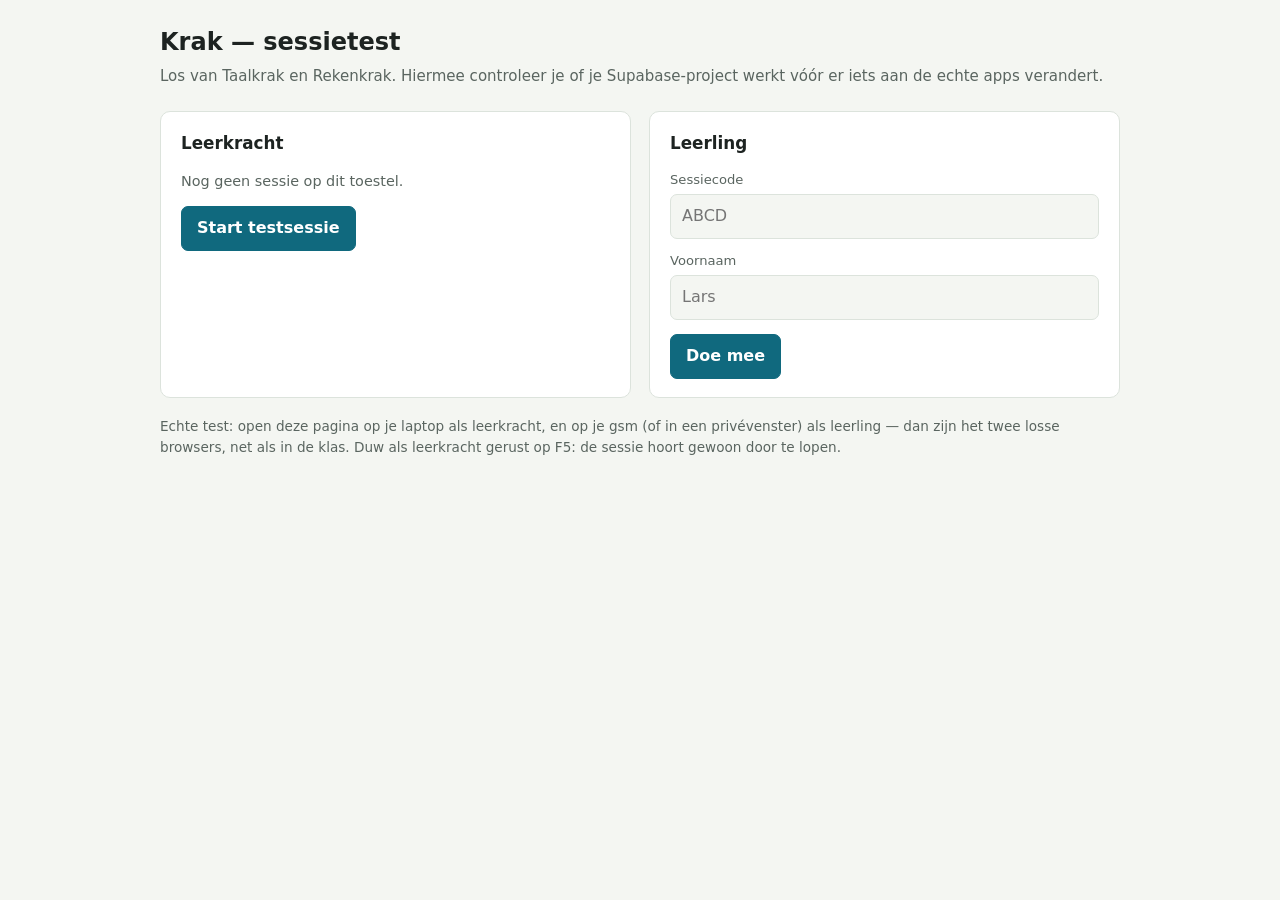
==== krak-test.html @ 159dd2ba "LiveSessions" ====
<!doctype html>
<html lang="nl">
<head>
<meta charset="utf-8">
<meta name="viewport" content="width=device-width, initial-scale=1">
<meta name="robots" content="noindex">
<title>Krak — sessietest</title>
<style>
  :root{
    --grond:#f4f6f2; --vlak:#fff; --inkt:#1d2321; --zacht:#5a6560;
    --lijn:#dce3dc; --accent:#10697e; --accent-vlak:#e2eff2;
    --goed:#37703a; --fout:#a33b2a;
  }
  @media (prefers-color-scheme:dark){
    :root{ --grond:#131816; --vlak:#1b2220; --inkt:#e7ede9; --zacht:#9aa8a2;
           --lijn:#2c3733; --accent:#5cbcd2; --accent-vlak:#14313a;
           --goed:#7fc17d; --fout:#e08a76; }
  }
  *{box-sizing:border-box}
  body{ margin:0; padding:24px 18px 64px; background:var(--grond); color:var(--inkt);
        font:16px/1.55 system-ui,-apple-system,"Segoe UI",sans-serif; }
  .wrap{ max-width:960px; margin:0 auto; }
  h1{ font-size:1.5rem; margin:0 0 4px; }
  .sub{ color:var(--zacht); margin:0 0 22px; font-size:.94rem; }
  .rooster{ display:grid; grid-template-columns:1fr; gap:18px; }
  @media (min-width:820px){ .rooster{ grid-template-columns:1fr 1fr; } }
  .kaart{ background:var(--vlak); border:1px solid var(--lijn); border-radius:10px; padding:18px 20px; }
  .kaart h2{ font-size:1.05rem; margin:0 0 14px; }
  label{ display:block; font-size:.82rem; color:var(--zacht); margin:12px 0 4px; }
  input{ width:100%; padding:9px 11px; font:inherit; color:inherit;
         background:var(--grond); border:1px solid var(--lijn); border-radius:7px; }
  button{ font:inherit; font-weight:600; padding:9px 15px; border-radius:7px; cursor:pointer;
          border:1px solid var(--accent); background:var(--accent); color:#fff; }
  button.stil{ background:transparent; color:var(--accent); }
  button:disabled{ opacity:.42; cursor:not-allowed; }
  .knoppen{ display:flex; flex-wrap:wrap; gap:8px; margin-top:14px; }
  .code{ font-family:ui-monospace,Menlo,Consolas,monospace; font-size:2rem; font-weight:700;
         letter-spacing:.16em; color:var(--accent); background:var(--accent-vlak);
         padding:10px 16px; border-radius:8px; display:inline-block; margin:6px 0; }
  table{ border-collapse:collapse; width:100%; margin-top:14px; font-size:.94rem; }
  th,td{ text-align:left; padding:7px 10px 7px 0; border-bottom:1px solid var(--lijn); }
  th{ font-size:.74rem; text-transform:uppercase; letter-spacing:.08em; color:var(--zacht); }
  td.num{ font-variant-numeric:tabular-nums; }
  .melding{ margin-top:14px; padding:10px 13px; border-radius:7px; font-size:.9rem;
            border:1px solid var(--lijn); background:var(--grond); }
  .melding.goed{ color:var(--goed); border-color:currentColor; }
  .melding.fout{ color:var(--fout); border-color:currentColor; }
  .leeg{ color:var(--zacht); font-size:.9rem; margin-top:14px; }
  .vink{ color:var(--goed); font-weight:700; }
  .tip{ font-size:.85rem; color:var(--zacht); margin-top:18px; }
  code{ font-family:ui-monospace,Menlo,Consolas,monospace; font-size:.88em; }
</style>
</head>
<body>
<div class="wrap">
  <h1>Krak — sessietest</h1>
  <p class="sub">Los van Taalkrak en Rekenkrak. Hiermee controleer je of je Supabase-project werkt vóór er iets aan de echte apps verandert.</p>

  <div id="configFout" class="melding fout" style="display:none"></div>

  <div class="rooster">
    <div class="kaart">
      <h2>Leerkracht</h2>
      <div id="jufLeeg">
        <p class="leeg">Nog geen sessie op dit toestel.</p>
        <div class="knoppen"><button id="btnStart">Start testsessie</button></div>
      </div>
      <div id="jufActief" style="display:none">
        <div>Sessiecode</div>
        <div class="code" id="uitCode">····</div>
        <div id="uitStatus" class="leeg"></div>
        <table id="tabel" style="display:none">
          <thead><tr><th>Naam</th><th>Juist</th><th>Gemaakt</th><th>Klaar</th></tr></thead>
          <tbody id="rijen"></tbody>
        </table>
        <p class="leeg" id="nogNiemand">Nog niemand aangesloten.</p>
        <div class="knoppen">
          <button id="btnStop">Beëindig sessie</button>
          <button id="btnVergeet" class="stil">Vergeet op dit toestel</button>
        </div>
      </div>
    </div>

    <div class="kaart">
      <h2>Leerling</h2>
      <div id="lrlUit">
        <label for="inCode">Sessiecode</label>
        <input id="inCode" maxlength="4" autocapitalize="characters" placeholder="ABCD">
        <label for="inNaam">Voornaam</label>
        <input id="inNaam" maxlength="30" placeholder="Lars">
        <div class="knoppen"><button id="btnJoin">Doe mee</button></div>
      </div>
      <div id="lrlIn" style="display:none">
        <p id="lrlWie"></p>
        <p class="leeg">Stand: <span id="lrlStand" class="num">0 / 0</span></p>
        <div class="knoppen">
          <button id="btnJuist">Juist antwoord</button>
          <button id="btnFout" class="stil">Fout antwoord</button>
          <button id="btnKlaar" class="stil">Klaar</button>
        </div>
        <div class="knoppen"><button id="btnWeg" class="stil">Verlaat</button></div>
      </div>
      <div id="lrlMelding"></div>
    </div>
  </div>

  <p class="tip">Echte test: open deze pagina op je laptop als leerkracht, en op je gsm (of in een privévenster) als leerling — dan zijn het twee losse browsers, net als in de klas. Duw als leerkracht gerust op F5: de sessie hoort gewoon door te lopen.</p>
</div>

<script src="krak-config.js"></script>
<script src="krak-sessie.js"></script>
<script>
(function(){
  "use strict";
  var $ = function(id){ return document.getElementById(id); };
  var juist = 0, totaal = 0, stopVolgen = null;

  if(!KrakSessie.ingesteld()){
    var m = $("configFout");
    m.style.display = "block";
    m.textContent = "krak-config.js is nog niet ingevuld. Zet je Project URL en anon public sleutel erin en laad deze pagina opnieuw.";
    Array.prototype.forEach.call(document.querySelectorAll("button"), function(b){ b.disabled = true; });
    return;
  }

  /* ---------- leerkracht ---------- */

  function toonJuf(){
    var s = KrakSessie.lopendeSessie();
    $("jufLeeg").style.display   = s ? "none"  : "block";
    $("jufActief").style.display = s ? "block" : "none";
    if(!s){ if(stopVolgen){ stopVolgen(); stopVolgen = null; } return; }
    $("uitCode").textContent = s.code;
    if(!stopVolgen){
      $("uitStatus").textContent = "Verbinden…";
      stopVolgen = KrakSessie.volg(tekenStand, tekenJufFout, 2000);
    }
  }

  function tekenStand(st){
    $("uitStatus").textContent = st.actief
      ? "Sessie loopt · " + st.leerlingen.length + " leerling" + (st.leerlingen.length===1?"":"en")
      : "Sessie beëindigd · eindstand hieronder";
    $("nogNiemand").style.display = st.leerlingen.length ? "none" : "block";
    $("tabel").style.display      = st.leerlingen.length ? "table" : "none";
    var tb = $("rijen");
    tb.innerHTML = "";
    st.leerlingen.forEach(function(l){
      var tr = document.createElement("tr");
      [l.voornaam, String(l.juist), String(l.totaal), l.klaar ? "✓" : "—"].forEach(function(t, i){
        var td = document.createElement("td");
        if(i) td.className = "num";
        if(i===3 && l.klaar) td.className += " vink";
        td.textContent = t;
        tr.appendChild(td);
      });
      tb.appendChild(tr);
    });
    $("btnStop").disabled = !st.actief;
  }

  function tekenJufFout(f){
    $("uitStatus").textContent = "Even geen verbinding (" + f.message + ") — blijft opnieuw proberen.";
  }

  $("btnStart").onclick = function(){
    this.disabled = true;
    KrakSessie.start("taalkrak", "Sessietest")
      .then(toonJuf)
      .catch(function(f){ alert("Starten lukte niet: " + f.message); })
      .then(function(){ $("btnStart").disabled = false; });
  };
  $("btnStop").onclick    = function(){ KrakSessie.beeindig(); };
  $("btnVergeet").onclick = function(){ KrakSessie.vergeetSessie(); toonJuf(); };

  /* ---------- leerling ---------- */

  function melding(tekst, soort){
    $("lrlMelding").innerHTML = tekst
      ? '<div class="melding ' + (soort||"") + '">' + tekst + "</div>" : "";
  }

  function toonLeerling(){
    var code = ($("inCode").value || KrakSessie.codeUitHash() || "").toUpperCase();
    var d = code ? KrakSessie.deelname(code) : null;
    $("lrlUit").style.display = d ? "none"  : "block";
    $("lrlIn").style.display  = d ? "block" : "none";
    if(d){
      $("lrlWie").textContent = d.voornaam + " zit in sessie " + d.code + ".";
      $("lrlStand").textContent = juist + " / " + totaal;
    }
  }

  $("btnJoin").onclick = function(){
    var code = ($("inCode").value||"").trim().toUpperCase();
    var naam = ($("inNaam").value||"").trim();
    melding("");
    KrakSessie.join(code, naam).then(function(){
      juist = 0; totaal = 0;
      /* code in de adresbalk zetten, zodat verversen niets kost —
         in de echte app zit ze al in de link van de QR-code */
      try{ location.hash = "ls=" + code; }catch(e){}
      melding("Aangesloten.", "goed");
      toonLeerling();
    }).catch(function(f){
      melding(f.message === "sessie_niet_gevonden" ? "Die sessiecode bestaat niet of is al beëindigd."
            : f.message === "ongeldige_voornaam"   ? "Vul een voornaam in."
            : "Aansluiten lukte niet: " + f.message, "fout");
    });
  };

  function antwoord(goed){
    totaal++; if(goed) juist++;
    $("lrlStand").textContent = juist + " / " + totaal;
    KrakSessie.meld(juist, totaal, false);
    KrakSessie.loopt().then(function(loopt){
      if(!loopt) melding("De leerkracht heeft de sessie beëindigd.", "fout");
    });
  }
  $("btnJuist").onclick = function(){ antwoord(true); };
  $("btnFout").onclick  = function(){ antwoord(false); };
  $("btnKlaar").onclick = function(){
    KrakSessie.meld(juist, totaal, true).then(function(gelukt){
      melding(gelukt === false ? "Kon niet doorsturen — loopt de sessie nog?" : "Eindstand doorgestuurd.",
              gelukt === false ? "fout" : "goed");
    });
  };
  $("btnWeg").onclick = function(){
    var code = ($("inCode").value||"").trim().toUpperCase();
    KrakSessie.verlaat(code); juist = 0; totaal = 0; melding(""); toonLeerling();
  };

  /* ---------- start ---------- */

  var uitLink = KrakSessie.codeUitHash();
  if(uitLink) $("inCode").value = uitLink;
  toonJuf();
  toonLeerling();
})();
</script>
</body>
</html>
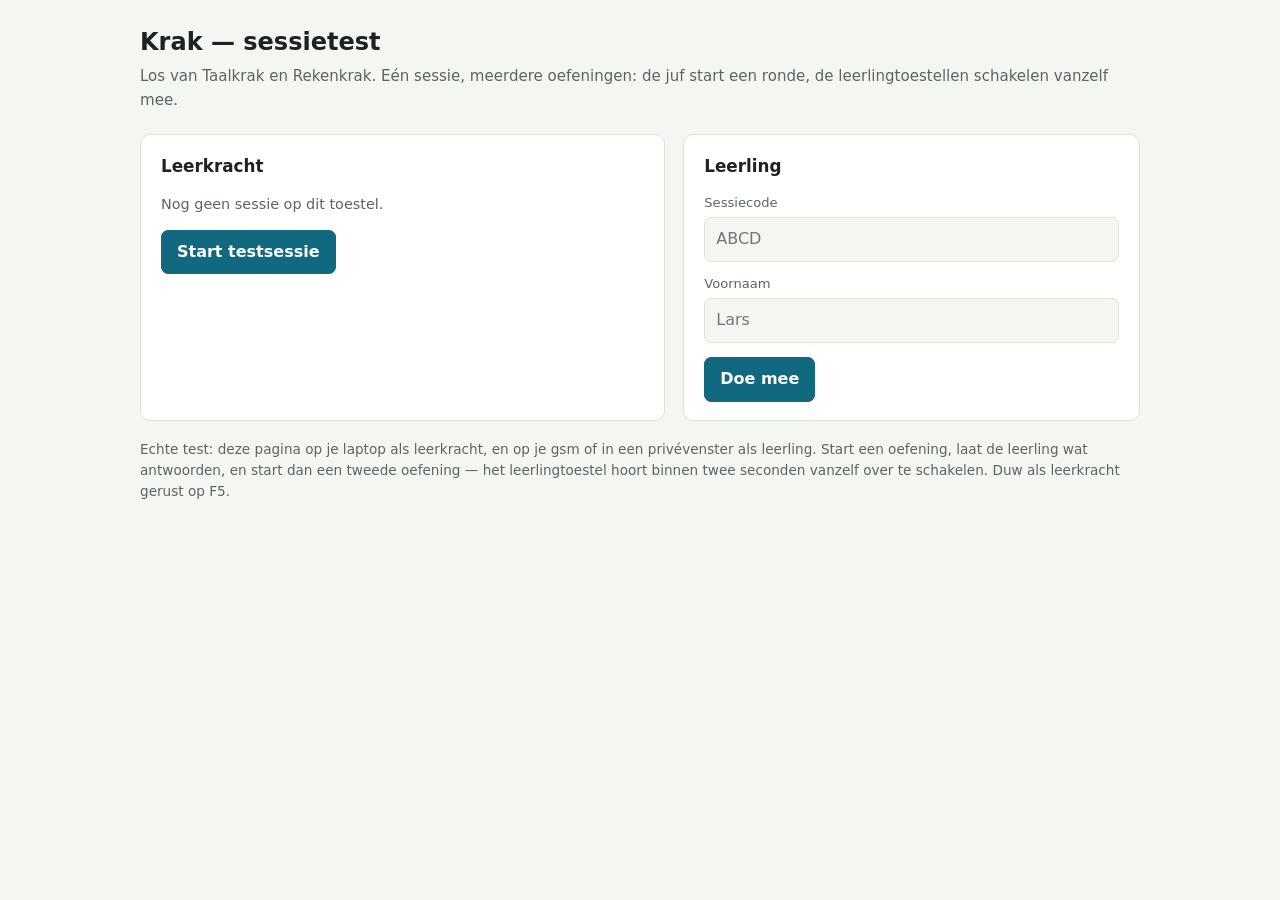
==== commit 538b0724: "Add files via upload" ====
--- a/krak-test.html
+++ b/krak-test.html
@@ -19,16 +19,17 @@
   *{box-sizing:border-box}
   body{ margin:0; padding:24px 18px 64px; background:var(--grond); color:var(--inkt);
         font:16px/1.55 system-ui,-apple-system,"Segoe UI",sans-serif; }
-  .wrap{ max-width:960px; margin:0 auto; }
+  .wrap{ max-width:1000px; margin:0 auto; }
   h1{ font-size:1.5rem; margin:0 0 4px; }
   .sub{ color:var(--zacht); margin:0 0 22px; font-size:.94rem; }
   .rooster{ display:grid; grid-template-columns:1fr; gap:18px; }
-  @media (min-width:820px){ .rooster{ grid-template-columns:1fr 1fr; } }
+  @media (min-width:860px){ .rooster{ grid-template-columns:1.15fr 1fr; } }
   .kaart{ background:var(--vlak); border:1px solid var(--lijn); border-radius:10px; padding:18px 20px; }
   .kaart h2{ font-size:1.05rem; margin:0 0 14px; }
   label{ display:block; font-size:.82rem; color:var(--zacht); margin:12px 0 4px; }
   input{ width:100%; padding:9px 11px; font:inherit; color:inherit;
          background:var(--grond); border:1px solid var(--lijn); border-radius:7px; }
+  input.mono{ font-family:ui-monospace,Menlo,Consolas,monospace; font-size:.86rem; }
   button{ font:inherit; font-weight:600; padding:9px 15px; border-radius:7px; cursor:pointer;
           border:1px solid var(--accent); background:var(--accent); color:#fff; }
   button.stil{ background:transparent; color:var(--accent); }
@@ -37,24 +38,31 @@
   .code{ font-family:ui-monospace,Menlo,Consolas,monospace; font-size:2rem; font-weight:700;
          letter-spacing:.16em; color:var(--accent); background:var(--accent-vlak);
          padding:10px 16px; border-radius:8px; display:inline-block; margin:6px 0; }
-  table{ border-collapse:collapse; width:100%; margin-top:14px; font-size:.94rem; }
-  th,td{ text-align:left; padding:7px 10px 7px 0; border-bottom:1px solid var(--lijn); }
-  th{ font-size:.74rem; text-transform:uppercase; letter-spacing:.08em; color:var(--zacht); }
+  table{ border-collapse:collapse; width:100%; margin-top:10px; font-size:.94rem; }
+  th,td{ text-align:left; padding:6px 10px 6px 0; border-bottom:1px solid var(--lijn); }
+  th{ font-size:.72rem; text-transform:uppercase; letter-spacing:.08em; color:var(--zacht); }
   td.num{ font-variant-numeric:tabular-nums; }
   .melding{ margin-top:14px; padding:10px 13px; border-radius:7px; font-size:.9rem;
             border:1px solid var(--lijn); background:var(--grond); }
   .melding.goed{ color:var(--goed); border-color:currentColor; }
   .melding.fout{ color:var(--fout); border-color:currentColor; }
-  .leeg{ color:var(--zacht); font-size:.9rem; margin-top:14px; }
+  .leeg{ color:var(--zacht); font-size:.9rem; margin-top:12px; }
   .vink{ color:var(--goed); font-weight:700; }
   .tip{ font-size:.85rem; color:var(--zacht); margin-top:18px; }
-  code{ font-family:ui-monospace,Menlo,Consolas,monospace; font-size:.88em; }
+  .rondekop{ display:flex; align-items:baseline; gap:10px; margin-top:18px; }
+  .rondekop h3{ font-size:.98rem; margin:0; }
+  .cfg{ font-family:ui-monospace,Menlo,Consolas,monospace; font-size:.76rem; color:var(--zacht);
+        overflow-wrap:anywhere; }
+  details{ margin-top:14px; border-top:1px solid var(--lijn); padding-top:10px; }
+  summary{ cursor:pointer; font-size:.9rem; color:var(--zacht); }
+  .wacht{ text-align:center; padding:22px 10px; }
+  .wacht .groot{ font-size:1.6rem; margin-bottom:6px; }
 </style>
 </head>
 <body>
 <div class="wrap">
   <h1>Krak — sessietest</h1>
-  <p class="sub">Los van Taalkrak en Rekenkrak. Hiermee controleer je of je Supabase-project werkt vóór er iets aan de echte apps verandert.</p>
+  <p class="sub">Los van Taalkrak en Rekenkrak. Eén sessie, meerdere oefeningen: de juf start een ronde, de leerlingtoestellen schakelen vanzelf mee.</p>
 
   <div id="configFout" class="melding fout" style="display:none"></div>
 
@@ -69,15 +77,16 @@
         <div>Sessiecode</div>
         <div class="code" id="uitCode">····</div>
         <div id="uitStatus" class="leeg"></div>
-        <table id="tabel" style="display:none">
-          <thead><tr><th>Naam</th><th>Juist</th><th>Gemaakt</th><th>Klaar</th></tr></thead>
-          <tbody id="rijen"></tbody>
-        </table>
-        <p class="leeg" id="nogNiemand">Nog niemand aangesloten.</p>
+
+        <label for="inCfg">Instellingen voor de volgende oefening</label>
+        <input id="inCfg" class="mono" value="#g=1&amp;th=hak&amp;v=dictee&amp;n=10&amp;t=0&amp;m=s">
         <div class="knoppen">
-          <button id="btnStop">Beëindig sessie</button>
+          <button id="btnRonde">Start oefening</button>
+          <button id="btnStop" class="stil">Beëindig sessie</button>
           <button id="btnVergeet" class="stil">Vergeet op dit toestel</button>
         </div>
+
+        <div id="rondes"></div>
       </div>
     </div>
 
@@ -91,20 +100,31 @@
         <div class="knoppen"><button id="btnJoin">Doe mee</button></div>
       </div>
       <div id="lrlIn" style="display:none">
-        <p id="lrlWie"></p>
-        <p class="leeg">Stand: <span id="lrlStand" class="num">0 / 0</span></p>
-        <div class="knoppen">
-          <button id="btnJuist">Juist antwoord</button>
-          <button id="btnFout" class="stil">Fout antwoord</button>
-          <button id="btnKlaar" class="stil">Klaar</button>
+        <p id="lrlWie" class="leeg"></p>
+
+        <div id="lrlWacht" class="wacht" style="display:none">
+          <div class="groot">⏳</div>
+          <div id="lrlWachtTekst">Wacht even — de juf zet de oefening klaar.</div>
         </div>
+
+        <div id="lrlBezig" style="display:none">
+          <div class="rondekop"><h3 id="lrlRonde">Oefening 1</h3></div>
+          <div class="cfg" id="lrlCfg"></div>
+          <p class="leeg">Stand: <span id="lrlStand" class="num">0 / 0</span></p>
+          <div class="knoppen">
+            <button id="btnJuist">Juist antwoord</button>
+            <button id="btnFout" class="stil">Fout antwoord</button>
+            <button id="btnKlaar" class="stil">Klaar</button>
+          </div>
+        </div>
+
         <div class="knoppen"><button id="btnWeg" class="stil">Verlaat</button></div>
       </div>
       <div id="lrlMelding"></div>
     </div>
   </div>
 
-  <p class="tip">Echte test: open deze pagina op je laptop als leerkracht, en op je gsm (of in een privévenster) als leerling — dan zijn het twee losse browsers, net als in de klas. Duw als leerkracht gerust op F5: de sessie hoort gewoon door te lopen.</p>
+  <p class="tip">Echte test: deze pagina op je laptop als leerkracht, en op je gsm of in een privévenster als leerling. Start een oefening, laat de leerling wat antwoorden, en start dan een tweede oefening — het leerlingtoestel hoort binnen twee seconden vanzelf over te schakelen. Duw als leerkracht gerust op F5.</p>
 </div>
 
 <script src="krak-config.js"></script>
@@ -113,14 +133,22 @@
 (function(){
   "use strict";
   var $ = function(id){ return document.getElementById(id); };
-  var juist = 0, totaal = 0, stopVolgen = null;
+  var juist = 0, totaal = 0, mijnRonde = 0;
+  var stopVolgen = null, stopOpdracht = null;
 
   if(!KrakSessie.ingesteld()){
     var m = $("configFout");
     m.style.display = "block";
-    m.textContent = "krak-config.js is nog niet ingevuld. Zet je Project URL en anon public sleutel erin en laad deze pagina opnieuw.";
+    m.textContent = "krak-config.js is nog niet ingevuld. Zet je Project URL en publieke sleutel erin en laad deze pagina opnieuw.";
     Array.prototype.forEach.call(document.querySelectorAll("button"), function(b){ b.disabled = true; });
     return;
+  }
+
+  function el(tag, cls, txt){
+    var e = document.createElement(tag);
+    if(cls) e.className = cls;
+    if(txt != null) e.textContent = txt;
+    return e;
   }
 
   /* ---------- leerkracht ---------- */
@@ -137,26 +165,57 @@
     }
   }
 
-  function tekenStand(st){
-    $("uitStatus").textContent = st.actief
-      ? "Sessie loopt · " + st.leerlingen.length + " leerling" + (st.leerlingen.length===1?"":"en")
-      : "Sessie beëindigd · eindstand hieronder";
-    $("nogNiemand").style.display = st.leerlingen.length ? "none" : "block";
-    $("tabel").style.display      = st.leerlingen.length ? "table" : "none";
-    var tb = $("rijen");
-    tb.innerHTML = "";
-    st.leerlingen.forEach(function(l){
-      var tr = document.createElement("tr");
-      [l.voornaam, String(l.juist), String(l.totaal), l.klaar ? "✓" : "—"].forEach(function(t, i){
-        var td = document.createElement("td");
-        if(i) td.className = "num";
-        if(i===3 && l.klaar) td.className += " vink";
-        td.textContent = t;
-        tr.appendChild(td);
-      });
+  function standTabel(standen){
+    var t = el("table");
+    var thead = el("thead"), trh = el("tr");
+    ["Naam","Juist","Gemaakt","Klaar"].forEach(function(k){ trh.appendChild(el("th", null, k)); });
+    thead.appendChild(trh); t.appendChild(thead);
+    var tb = el("tbody");
+    standen.forEach(function(l){
+      var tr = el("tr");
+      tr.appendChild(el("td", null, l.voornaam));
+      tr.appendChild(el("td", "num", String(l.juist)));
+      tr.appendChild(el("td", "num", String(l.totaal)));
+      tr.appendChild(el("td", l.klaar ? "num vink" : "num", l.klaar ? "✓" : "—"));
       tb.appendChild(tr);
     });
-    $("btnStop").disabled = !st.actief;
+    t.appendChild(tb);
+    return t;
+  }
+
+  function tekenStand(ov){
+    var n = ov.leerlingen.length;
+    $("uitStatus").textContent =
+      (ov.actief ? "Sessie loopt" : "Sessie beëindigd") +
+      " · " + n + " leerling" + (n===1?"":"en") +
+      " · " + (ov.huidige_ronde ? "oefening " + ov.huidige_ronde : "nog geen oefening");
+    $("btnStop").disabled  = !ov.actief;
+    $("btnRonde").disabled = !ov.actief;
+    $("btnRonde").textContent = ov.huidige_ronde ? "Start volgende oefening" : "Start oefening";
+
+    var host = $("rondes");
+    host.innerHTML = "";
+    if(!ov.rondes.length){
+      host.appendChild(el("p", "leeg", "Nog geen oefening gestart."));
+      return;
+    }
+    ov.rondes.forEach(function(r, i){
+      if(i === 0){
+        var kop = el("div", "rondekop");
+        kop.appendChild(el("h3", null, "Oefening " + r.nummer + (ov.actief ? " — loopt nu" : "")));
+        host.appendChild(kop);
+        host.appendChild(el("div", "cfg", r.config));
+        host.appendChild(standTabel(r.standen));
+      } else {
+        var d = el("details");
+        var klaar = r.standen.filter(function(x){ return x.klaar; }).length;
+        d.appendChild(el("summary", null,
+          "Oefening " + r.nummer + " — " + klaar + " van de " + r.standen.length + " afgewerkt"));
+        d.appendChild(el("div", "cfg", r.config));
+        d.appendChild(standTabel(r.standen));
+        host.appendChild(d);
+      }
+    });
   }
 
   function tekenJufFout(f){
@@ -170,6 +229,13 @@
       .catch(function(f){ alert("Starten lukte niet: " + f.message); })
       .then(function(){ $("btnStart").disabled = false; });
   };
+  $("btnRonde").onclick = function(){
+    var cfg = ($("inCfg").value || "").trim();
+    this.disabled = true;
+    KrakSessie.rondeStart(cfg)
+      .catch(function(f){ alert("Oefening starten lukte niet: " + f.message); })
+      .then(function(){ $("btnRonde").disabled = false; });
+  };
   $("btnStop").onclick    = function(){ KrakSessie.beeindig(); };
   $("btnVergeet").onclick = function(){ KrakSessie.vergeetSessie(); toonJuf(); };
 
@@ -181,14 +247,43 @@
   }
 
   function toonLeerling(){
-    var code = ($("inCode").value || KrakSessie.codeUitHash() || "").toUpperCase();
+    var code = (($("inCode").value || "") || KrakSessie.codeUitHash() || "").toUpperCase();
     var d = code ? KrakSessie.deelname(code) : null;
     $("lrlUit").style.display = d ? "none"  : "block";
     $("lrlIn").style.display  = d ? "block" : "none";
-    if(d){
-      $("lrlWie").textContent = d.voornaam + " zit in sessie " + d.code + ".";
-      $("lrlStand").textContent = juist + " / " + totaal;
-    }
+    if(!d){
+      if(stopOpdracht){ stopOpdracht(); stopOpdracht = null; }
+      return;
+    }
+    $("lrlWie").textContent = d.voornaam + " · sessie " + d.code;
+    if(!stopOpdracht) stopOpdracht = KrakSessie.volgOpdracht(nieuweOpdracht, 2000);
+  }
+
+  /* Wordt alleen aangeroepen als er écht iets verandert. */
+  function nieuweOpdracht(st){
+    if(!st.gevonden){ melding("Deze sessie bestaat niet meer.", "fout"); return; }
+    if(!st.actief){
+      $("lrlBezig").style.display = "none";
+      $("lrlWacht").style.display = "block";
+      $("lrlWachtTekst").textContent = "De juf heeft de sessie beëindigd.";
+      melding("De juf heeft de sessie beëindigd.", "fout");
+      return;
+    }
+    melding("");
+    if(!st.nummer){
+      $("lrlBezig").style.display = "none";
+      $("lrlWacht").style.display = "block";
+      $("lrlWachtTekst").textContent = "Wacht even — de juf zet de oefening klaar.";
+      return;
+    }
+    /* nieuwe ronde: teller op nul en beginnen */
+    mijnRonde = st.nummer;
+    juist = 0; totaal = 0;
+    $("lrlWacht").style.display = "none";
+    $("lrlBezig").style.display = "block";
+    $("lrlRonde").textContent = "Oefening " + st.nummer;
+    $("lrlCfg").textContent   = st.config || "";
+    $("lrlStand").textContent = "0 / 0";
   }
 
   $("btnJoin").onclick = function(){
@@ -196,11 +291,8 @@
     var naam = ($("inNaam").value||"").trim();
     melding("");
     KrakSessie.join(code, naam).then(function(){
-      juist = 0; totaal = 0;
-      /* code in de adresbalk zetten, zodat verversen niets kost —
-         in de echte app zit ze al in de link van de QR-code */
+      juist = 0; totaal = 0; mijnRonde = 0;
       try{ location.hash = "ls=" + code; }catch(e){}
-      melding("Aangesloten.", "goed");
       toonLeerling();
     }).catch(function(f){
       melding(f.message === "sessie_niet_gevonden" ? "Die sessiecode bestaat niet of is al beëindigd."
@@ -210,24 +302,26 @@
   };
 
   function antwoord(goed){
+    if(!mijnRonde) return;
     totaal++; if(goed) juist++;
     $("lrlStand").textContent = juist + " / " + totaal;
-    KrakSessie.meld(juist, totaal, false);
-    KrakSessie.loopt().then(function(loopt){
-      if(!loopt) melding("De leerkracht heeft de sessie beëindigd.", "fout");
-    });
+    KrakSessie.meld(mijnRonde, juist, totaal, false);
   }
   $("btnJuist").onclick = function(){ antwoord(true); };
   $("btnFout").onclick  = function(){ antwoord(false); };
   $("btnKlaar").onclick = function(){
-    KrakSessie.meld(juist, totaal, true).then(function(gelukt){
+    if(!mijnRonde) return;
+    KrakSessie.meld(mijnRonde, juist, totaal, true).then(function(gelukt){
       melding(gelukt === false ? "Kon niet doorsturen — loopt de sessie nog?" : "Eindstand doorgestuurd.",
               gelukt === false ? "fout" : "goed");
     });
   };
   $("btnWeg").onclick = function(){
     var code = ($("inCode").value||"").trim().toUpperCase();
-    KrakSessie.verlaat(code); juist = 0; totaal = 0; melding(""); toonLeerling();
+    if(stopOpdracht){ stopOpdracht(); stopOpdracht = null; }
+    KrakSessie.verlaat(code);
+    juist = 0; totaal = 0; mijnRonde = 0;
+    melding(""); toonLeerling();
   };
 
   /* ---------- start ---------- */
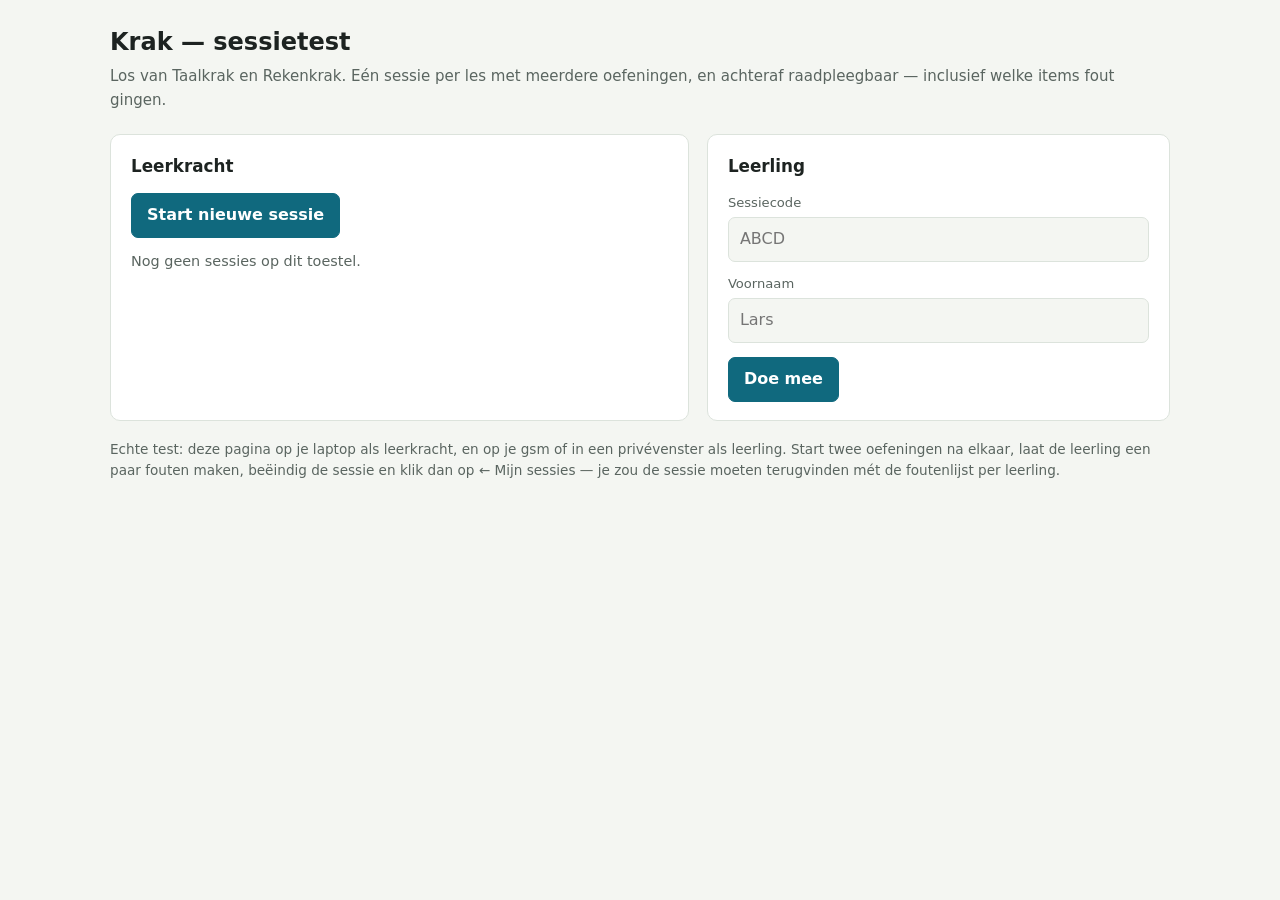
==== commit 9c319d19: "Add files via upload" ====
--- a/krak-test.html
+++ b/krak-test.html
@@ -19,29 +19,32 @@
   *{box-sizing:border-box}
   body{ margin:0; padding:24px 18px 64px; background:var(--grond); color:var(--inkt);
         font:16px/1.55 system-ui,-apple-system,"Segoe UI",sans-serif; }
-  .wrap{ max-width:1000px; margin:0 auto; }
+  .wrap{ max-width:1060px; margin:0 auto; }
   h1{ font-size:1.5rem; margin:0 0 4px; }
   .sub{ color:var(--zacht); margin:0 0 22px; font-size:.94rem; }
   .rooster{ display:grid; grid-template-columns:1fr; gap:18px; }
-  @media (min-width:860px){ .rooster{ grid-template-columns:1.15fr 1fr; } }
+  @media (min-width:880px){ .rooster{ grid-template-columns:1.25fr 1fr; } }
   .kaart{ background:var(--vlak); border:1px solid var(--lijn); border-radius:10px; padding:18px 20px; }
   .kaart h2{ font-size:1.05rem; margin:0 0 14px; }
   label{ display:block; font-size:.82rem; color:var(--zacht); margin:12px 0 4px; }
   input{ width:100%; padding:9px 11px; font:inherit; color:inherit;
          background:var(--grond); border:1px solid var(--lijn); border-radius:7px; }
-  input.mono{ font-family:ui-monospace,Menlo,Consolas,monospace; font-size:.86rem; }
+  input.mono{ font-family:ui-monospace,Menlo,Consolas,monospace; font-size:.84rem; }
   button{ font:inherit; font-weight:600; padding:9px 15px; border-radius:7px; cursor:pointer;
           border:1px solid var(--accent); background:var(--accent); color:#fff; }
   button.stil{ background:transparent; color:var(--accent); }
+  button.klein{ padding:5px 10px; font-size:.85rem; }
   button:disabled{ opacity:.42; cursor:not-allowed; }
   .knoppen{ display:flex; flex-wrap:wrap; gap:8px; margin-top:14px; }
   .code{ font-family:ui-monospace,Menlo,Consolas,monospace; font-size:2rem; font-weight:700;
          letter-spacing:.16em; color:var(--accent); background:var(--accent-vlak);
          padding:10px 16px; border-radius:8px; display:inline-block; margin:6px 0; }
-  table{ border-collapse:collapse; width:100%; margin-top:10px; font-size:.94rem; }
-  th,td{ text-align:left; padding:6px 10px 6px 0; border-bottom:1px solid var(--lijn); }
+  table{ border-collapse:collapse; width:100%; margin-top:10px; font-size:.93rem; }
+  th,td{ text-align:left; padding:6px 10px 6px 0; border-bottom:1px solid var(--lijn);
+         vertical-align:top; }
   th{ font-size:.72rem; text-transform:uppercase; letter-spacing:.08em; color:var(--zacht); }
   td.num{ font-variant-numeric:tabular-nums; }
+  td.fouten{ color:var(--fout); font-size:.86rem; }
   .melding{ margin-top:14px; padding:10px 13px; border-radius:7px; font-size:.9rem;
             border:1px solid var(--lijn); background:var(--grond); }
   .melding.goed{ color:var(--goed); border-color:currentColor; }
@@ -51,39 +54,50 @@
   .tip{ font-size:.85rem; color:var(--zacht); margin-top:18px; }
   .rondekop{ display:flex; align-items:baseline; gap:10px; margin-top:18px; }
   .rondekop h3{ font-size:.98rem; margin:0; }
-  .cfg{ font-family:ui-monospace,Menlo,Consolas,monospace; font-size:.76rem; color:var(--zacht);
+  .cfg{ font-family:ui-monospace,Menlo,Consolas,monospace; font-size:.75rem; color:var(--zacht);
         overflow-wrap:anywhere; }
   details{ margin-top:14px; border-top:1px solid var(--lijn); padding-top:10px; }
   summary{ cursor:pointer; font-size:.9rem; color:var(--zacht); }
   .wacht{ text-align:center; padding:22px 10px; }
   .wacht .groot{ font-size:1.6rem; margin-bottom:6px; }
+  ul.lijst{ list-style:none; padding:0; margin:10px 0 0; }
+  ul.lijst li{ display:flex; align-items:center; gap:10px; justify-content:space-between;
+               padding:9px 0; border-bottom:1px solid var(--lijn); }
+  ul.lijst .wat{ min-width:0; }
+  ul.lijst .titel{ font-weight:600; }
+  ul.lijst .meta{ font-size:.82rem; color:var(--zacht); }
 </style>
 </head>
 <body>
 <div class="wrap">
   <h1>Krak — sessietest</h1>
-  <p class="sub">Los van Taalkrak en Rekenkrak. Eén sessie, meerdere oefeningen: de juf start een ronde, de leerlingtoestellen schakelen vanzelf mee.</p>
+  <p class="sub">Los van Taalkrak en Rekenkrak. Eén sessie per les met meerdere oefeningen, en achteraf raadpleegbaar — inclusief welke items fout gingen.</p>
 
   <div id="configFout" class="melding fout" style="display:none"></div>
 
   <div class="rooster">
     <div class="kaart">
       <h2>Leerkracht</h2>
+
       <div id="jufLeeg">
-        <p class="leeg">Nog geen sessie op dit toestel.</p>
-        <div class="knoppen"><button id="btnStart">Start testsessie</button></div>
+        <div class="knoppen"><button id="btnStart">Start nieuwe sessie</button></div>
+        <div id="archief"></div>
       </div>
+
       <div id="jufActief" style="display:none">
-        <div>Sessiecode</div>
+        <div class="knoppen"><button id="btnTerug" class="stil klein">← Mijn sessies</button></div>
+        <div style="margin-top:10px">Sessiecode</div>
         <div class="code" id="uitCode">····</div>
         <div id="uitStatus" class="leeg"></div>
+
+        <label for="uitLink">Bewaar deze link om er later op eender welk toestel bij te kunnen</label>
+        <input id="uitLink" class="mono" readonly>
 
         <label for="inCfg">Instellingen voor de volgende oefening</label>
         <input id="inCfg" class="mono" value="#g=1&amp;th=hak&amp;v=dictee&amp;n=10&amp;t=0&amp;m=s">
         <div class="knoppen">
           <button id="btnRonde">Start oefening</button>
           <button id="btnStop" class="stil">Beëindig sessie</button>
-          <button id="btnVergeet" class="stil">Vergeet op dit toestel</button>
         </div>
 
         <div id="rondes"></div>
@@ -118,13 +132,13 @@
           </div>
         </div>
 
-        <div class="knoppen"><button id="btnWeg" class="stil">Verlaat</button></div>
+        <div class="knoppen"><button id="btnWeg" class="stil klein">Verlaat</button></div>
       </div>
       <div id="lrlMelding"></div>
     </div>
   </div>
 
-  <p class="tip">Echte test: deze pagina op je laptop als leerkracht, en op je gsm of in een privévenster als leerling. Start een oefening, laat de leerling wat antwoorden, en start dan een tweede oefening — het leerlingtoestel hoort binnen twee seconden vanzelf over te schakelen. Duw als leerkracht gerust op F5.</p>
+  <p class="tip">Echte test: deze pagina op je laptop als leerkracht, en op je gsm of in een privévenster als leerling. Start twee oefeningen na elkaar, laat de leerling een paar fouten maken, beëindig de sessie en klik dan op ← Mijn sessies — je zou de sessie moeten terugvinden mét de foutenlijst per leerling.</p>
 </div>
 
 <script src="krak-config.js"></script>
@@ -133,8 +147,10 @@
 (function(){
   "use strict";
   var $ = function(id){ return document.getElementById(id); };
-  var juist = 0, totaal = 0, mijnRonde = 0;
+  var juist = 0, totaal = 0, mijnRonde = 0, mijnFouten = [];
   var stopVolgen = null, stopOpdracht = null;
+
+  var WOORDEN = ["trein","ijs","fiets","boom","schaap","muur","kabouter","geit"];
 
   if(!KrakSessie.ingesteld()){
     var m = $("configFout");
@@ -150,6 +166,13 @@
     if(txt != null) e.textContent = txt;
     return e;
   }
+  function datumKort(iso){
+    if(!iso) return "";
+    var d = new Date(iso);
+    if(isNaN(d)) return "";
+    return d.toLocaleDateString("nl-BE", {day:"numeric", month:"short"}) + " " +
+           d.toLocaleTimeString("nl-BE", {hour:"2-digit", minute:"2-digit"});
+  }
 
   /* ---------- leerkracht ---------- */
 
@@ -157,18 +180,56 @@
     var s = KrakSessie.lopendeSessie();
     $("jufLeeg").style.display   = s ? "none"  : "block";
     $("jufActief").style.display = s ? "block" : "none";
-    if(!s){ if(stopVolgen){ stopVolgen(); stopVolgen = null; } return; }
+    if(!s){
+      if(stopVolgen){ stopVolgen(); stopVolgen = null; }
+      tekenArchief();
+      return;
+    }
     $("uitCode").textContent = s.code;
+    $("uitLink").value = KrakSessie.beheerLink(location.href, s.beheer) || "";
     if(!stopVolgen){
       $("uitStatus").textContent = "Verbinden…";
       stopVolgen = KrakSessie.volg(tekenStand, tekenJufFout, 2000);
     }
   }
 
+  function tekenArchief(){
+    var host = $("archief");
+    host.innerHTML = "";
+    var lijst = KrakSessie.mijnSessies();
+    if(!lijst.length){
+      host.appendChild(el("p", "leeg", "Nog geen sessies op dit toestel."));
+      return;
+    }
+    host.appendChild(el("p", "leeg", "Mijn sessies — dertig dagen raadpleegbaar"));
+    var ul = el("ul", "lijst");
+    lijst.forEach(function(s){
+      var li = el("li");
+      var wat = el("div", "wat");
+      wat.appendChild(el("div", "titel", s.code + (s.titel ? " · " + s.titel : "")));
+      wat.appendChild(el("div", "meta", datumKort(s.datum)));
+      li.appendChild(wat);
+      var b = el("button", "stil klein", "Bekijk");
+      b.type = "button";
+      b.setAttribute("data-beheer", s.beheer);
+      b.onclick = function(){ KrakSessie.kiesSessie(s.beheer); toonJuf(); };
+      li.appendChild(b);
+      ul.appendChild(li);
+    });
+    host.appendChild(ul);
+  }
+
+  function foutenTekst(fouten){
+    if(!fouten || !fouten.length) return "";
+    return fouten.map(function(f){
+      return f.a ? (f.v + " → " + f.a) : f.v;
+    }).join(", ");
+  }
+
   function standTabel(standen){
     var t = el("table");
     var thead = el("thead"), trh = el("tr");
-    ["Naam","Juist","Gemaakt","Klaar"].forEach(function(k){ trh.appendChild(el("th", null, k)); });
+    ["Naam","Juist","Gemaakt","Klaar","Fout gegaan"].forEach(function(k){ trh.appendChild(el("th", null, k)); });
     thead.appendChild(trh); t.appendChild(thead);
     var tb = el("tbody");
     standen.forEach(function(l){
@@ -177,6 +238,7 @@
       tr.appendChild(el("td", "num", String(l.juist)));
       tr.appendChild(el("td", "num", String(l.totaal)));
       tr.appendChild(el("td", l.klaar ? "num vink" : "num", l.klaar ? "✓" : "—"));
+      tr.appendChild(el("td", "fouten", foutenTekst(l.fouten)));
       tb.appendChild(tr);
     });
     t.appendChild(tb);
@@ -188,7 +250,8 @@
     $("uitStatus").textContent =
       (ov.actief ? "Sessie loopt" : "Sessie beëindigd") +
       " · " + n + " leerling" + (n===1?"":"en") +
-      " · " + (ov.huidige_ronde ? "oefening " + ov.huidige_ronde : "nog geen oefening");
+      " · " + (ov.huidige_ronde ? "oefening " + ov.huidige_ronde : "nog geen oefening") +
+      (ov.aangemaakt_op ? " · " + datumKort(ov.aangemaakt_op) : "");
     $("btnStop").disabled  = !ov.actief;
     $("btnRonde").disabled = !ov.actief;
     $("btnRonde").textContent = ov.huidige_ronde ? "Start volgende oefening" : "Start oefening";
@@ -229,6 +292,12 @@
       .catch(function(f){ alert("Starten lukte niet: " + f.message); })
       .then(function(){ $("btnStart").disabled = false; });
   };
+  $("btnTerug").onclick = function(){
+    if(stopVolgen){ stopVolgen(); stopVolgen = null; }
+    KrakSessie.sluitSessie();
+    try{ if(location.hash.indexOf("beheer=") > -1) history.replaceState(null, "", location.pathname); }catch(e){}
+    toonJuf();
+  };
   $("btnRonde").onclick = function(){
     var cfg = ($("inCfg").value || "").trim();
     this.disabled = true;
@@ -236,8 +305,7 @@
       .catch(function(f){ alert("Oefening starten lukte niet: " + f.message); })
       .then(function(){ $("btnRonde").disabled = false; });
   };
-  $("btnStop").onclick    = function(){ KrakSessie.beeindig(); };
-  $("btnVergeet").onclick = function(){ KrakSessie.vergeetSessie(); toonJuf(); };
+  $("btnStop").onclick = function(){ KrakSessie.beeindig(); };
 
   /* ---------- leerling ---------- */
 
@@ -259,7 +327,6 @@
     if(!stopOpdracht) stopOpdracht = KrakSessie.volgOpdracht(nieuweOpdracht, 2000);
   }
 
-  /* Wordt alleen aangeroepen als er écht iets verandert. */
   function nieuweOpdracht(st){
     if(!st.gevonden){ melding("Deze sessie bestaat niet meer.", "fout"); return; }
     if(!st.actief){
@@ -276,9 +343,8 @@
       $("lrlWachtTekst").textContent = "Wacht even — de juf zet de oefening klaar.";
       return;
     }
-    /* nieuwe ronde: teller op nul en beginnen */
     mijnRonde = st.nummer;
-    juist = 0; totaal = 0;
+    juist = 0; totaal = 0; mijnFouten = [];
     $("lrlWacht").style.display = "none";
     $("lrlBezig").style.display = "block";
     $("lrlRonde").textContent = "Oefening " + st.nummer;
@@ -291,7 +357,7 @@
     var naam = ($("inNaam").value||"").trim();
     melding("");
     KrakSessie.join(code, naam).then(function(){
-      juist = 0; totaal = 0; mijnRonde = 0;
+      juist = 0; totaal = 0; mijnRonde = 0; mijnFouten = [];
       try{ location.hash = "ls=" + code; }catch(e){}
       toonLeerling();
     }).catch(function(f){
@@ -303,15 +369,20 @@
 
   function antwoord(goed){
     if(!mijnRonde) return;
-    totaal++; if(goed) juist++;
+    totaal++;
+    if(goed){ juist++; }
+    else {
+      var w = WOORDEN[(totaal - 1) % WOORDEN.length];
+      mijnFouten.push({ v: w, a: w.slice(0, -1) + "x" });
+    }
     $("lrlStand").textContent = juist + " / " + totaal;
-    KrakSessie.meld(mijnRonde, juist, totaal, false);
+    KrakSessie.meld(mijnRonde, juist, totaal, false, mijnFouten);
   }
   $("btnJuist").onclick = function(){ antwoord(true); };
   $("btnFout").onclick  = function(){ antwoord(false); };
   $("btnKlaar").onclick = function(){
     if(!mijnRonde) return;
-    KrakSessie.meld(mijnRonde, juist, totaal, true).then(function(gelukt){
+    KrakSessie.meld(mijnRonde, juist, totaal, true, mijnFouten).then(function(gelukt){
       melding(gelukt === false ? "Kon niet doorsturen — loopt de sessie nog?" : "Eindstand doorgestuurd.",
               gelukt === false ? "fout" : "goed");
     });
@@ -320,7 +391,7 @@
     var code = ($("inCode").value||"").trim().toUpperCase();
     if(stopOpdracht){ stopOpdracht(); stopOpdracht = null; }
     KrakSessie.verlaat(code);
-    juist = 0; totaal = 0; mijnRonde = 0;
+    juist = 0; totaal = 0; mijnRonde = 0; mijnFouten = [];
     melding(""); toonLeerling();
   };
 
@@ -328,8 +399,10 @@
 
   var uitLink = KrakSessie.codeUitHash();
   if(uitLink) $("inCode").value = uitLink;
-  toonJuf();
-  toonLeerling();
+
+  KrakSessie.herstelUitLink()
+    .catch(function(){ return null; })
+    .then(function(){ toonJuf(); toonLeerling(); });
 })();
 </script>
 </body>
